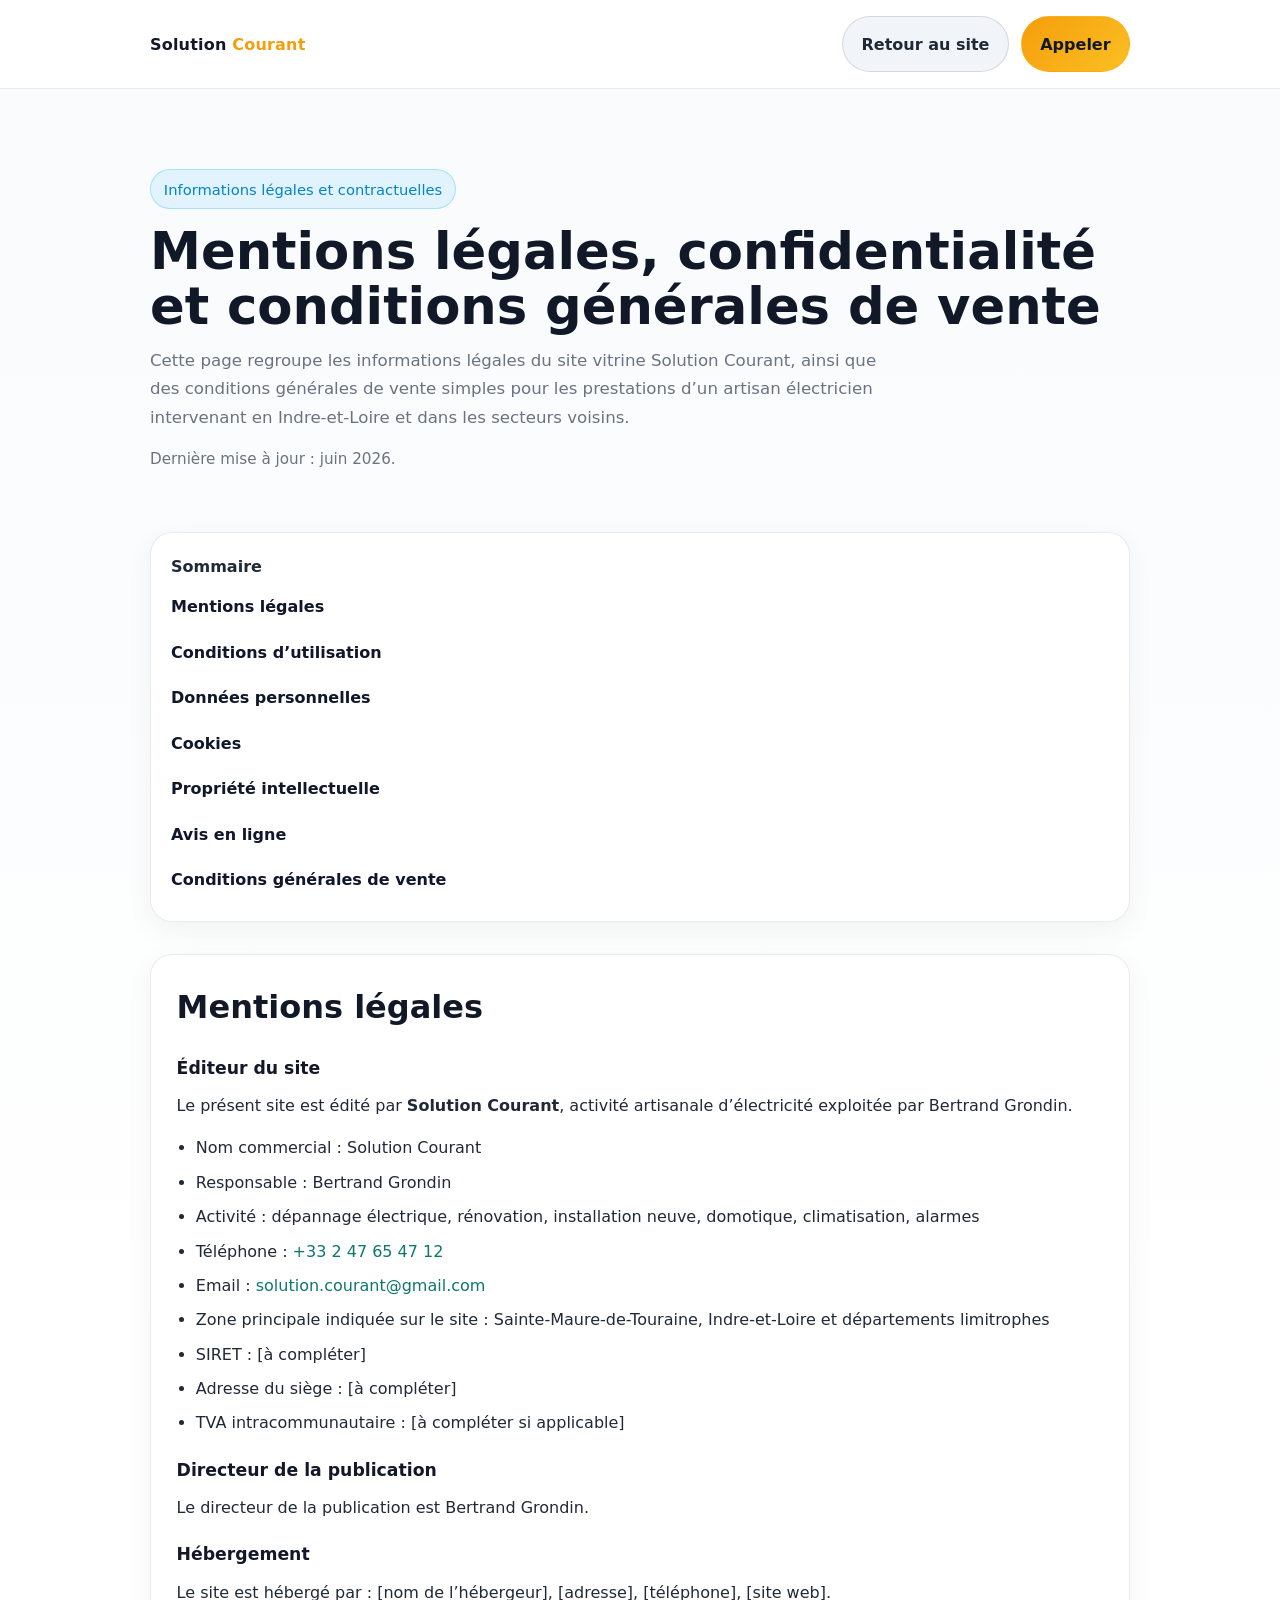
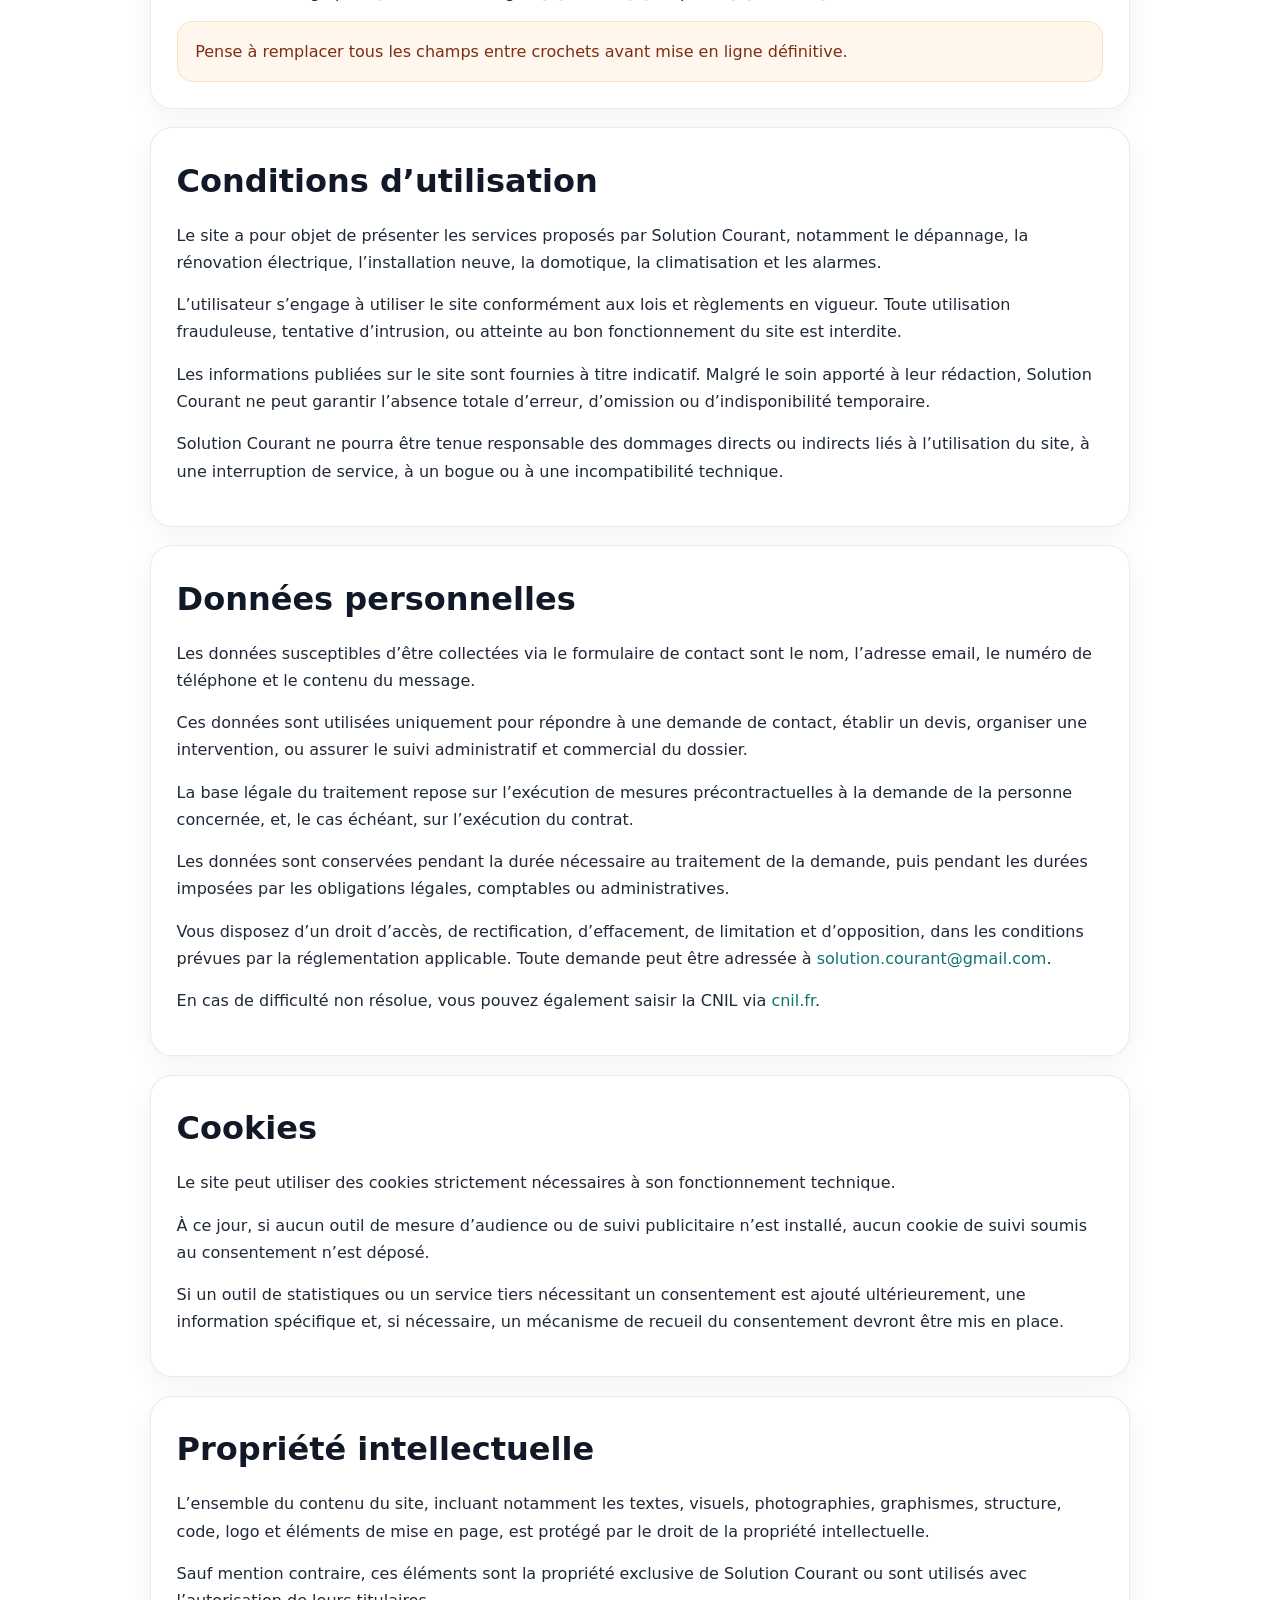
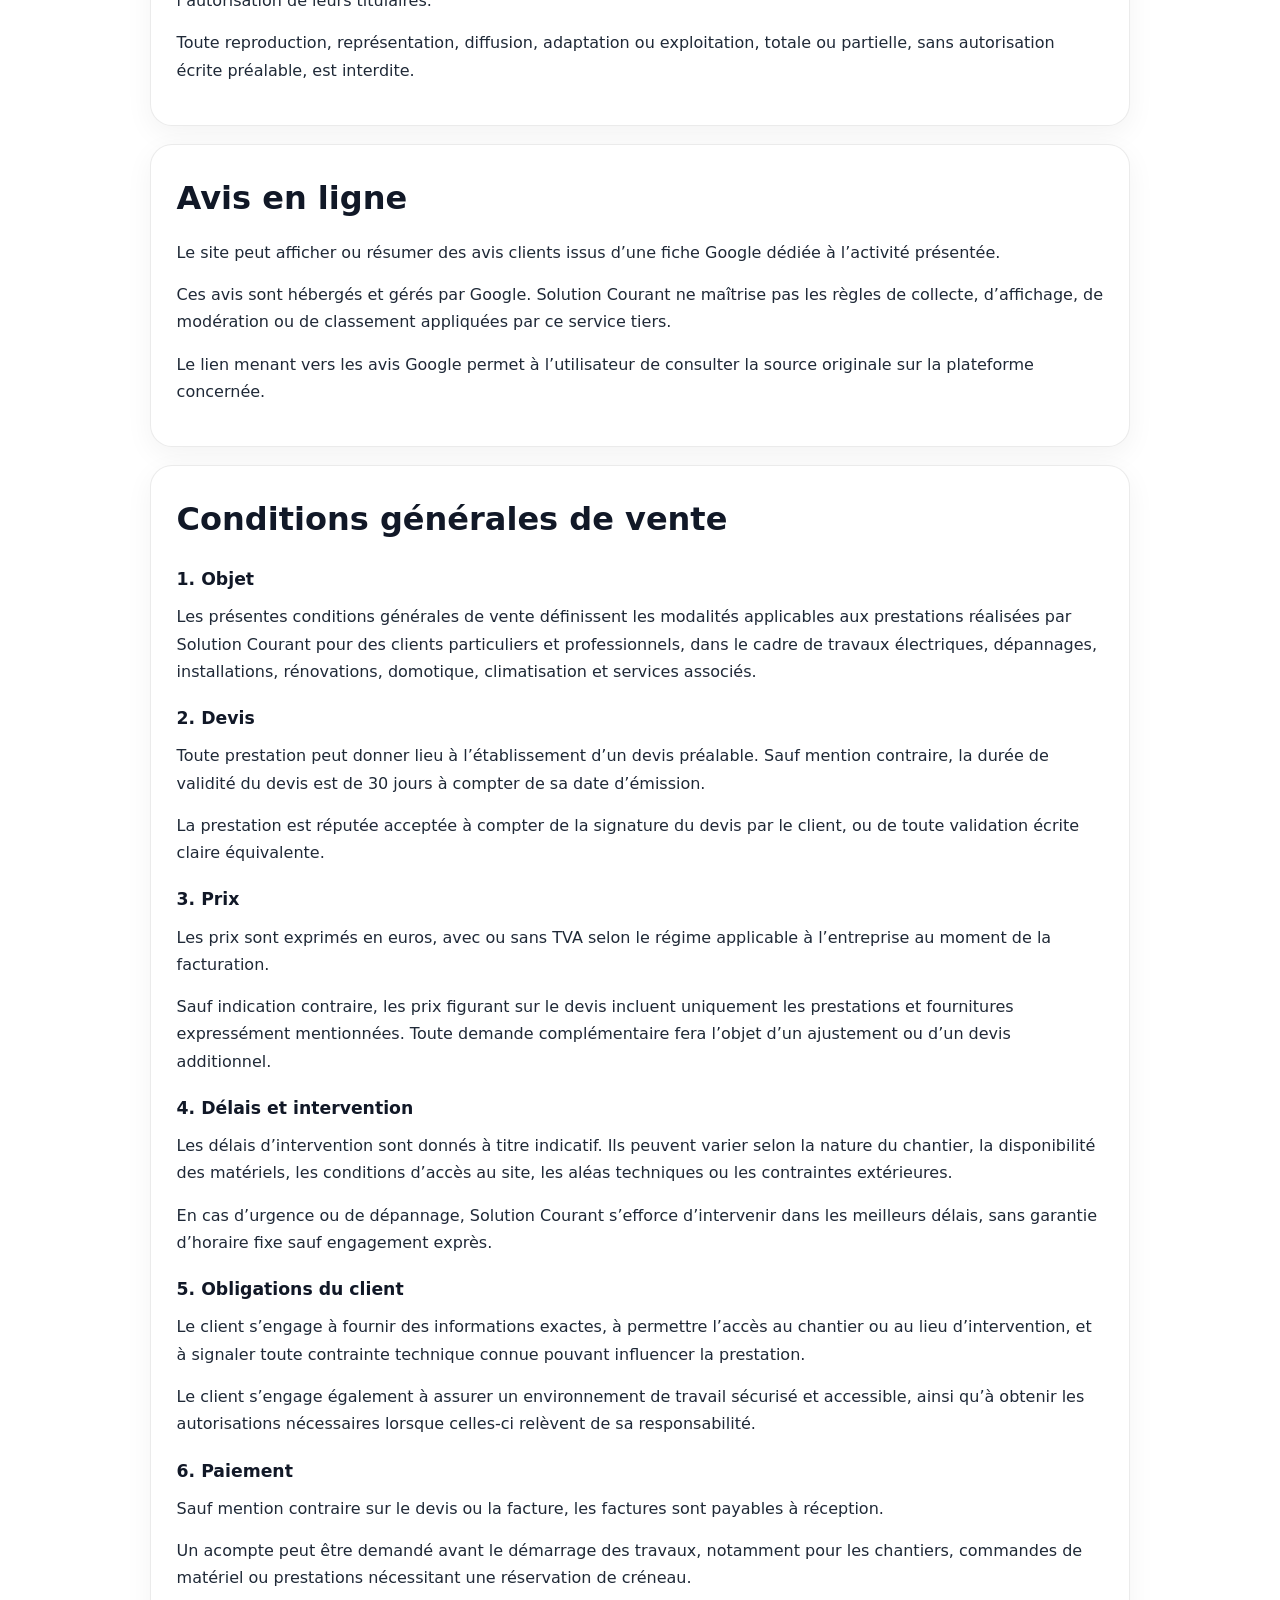
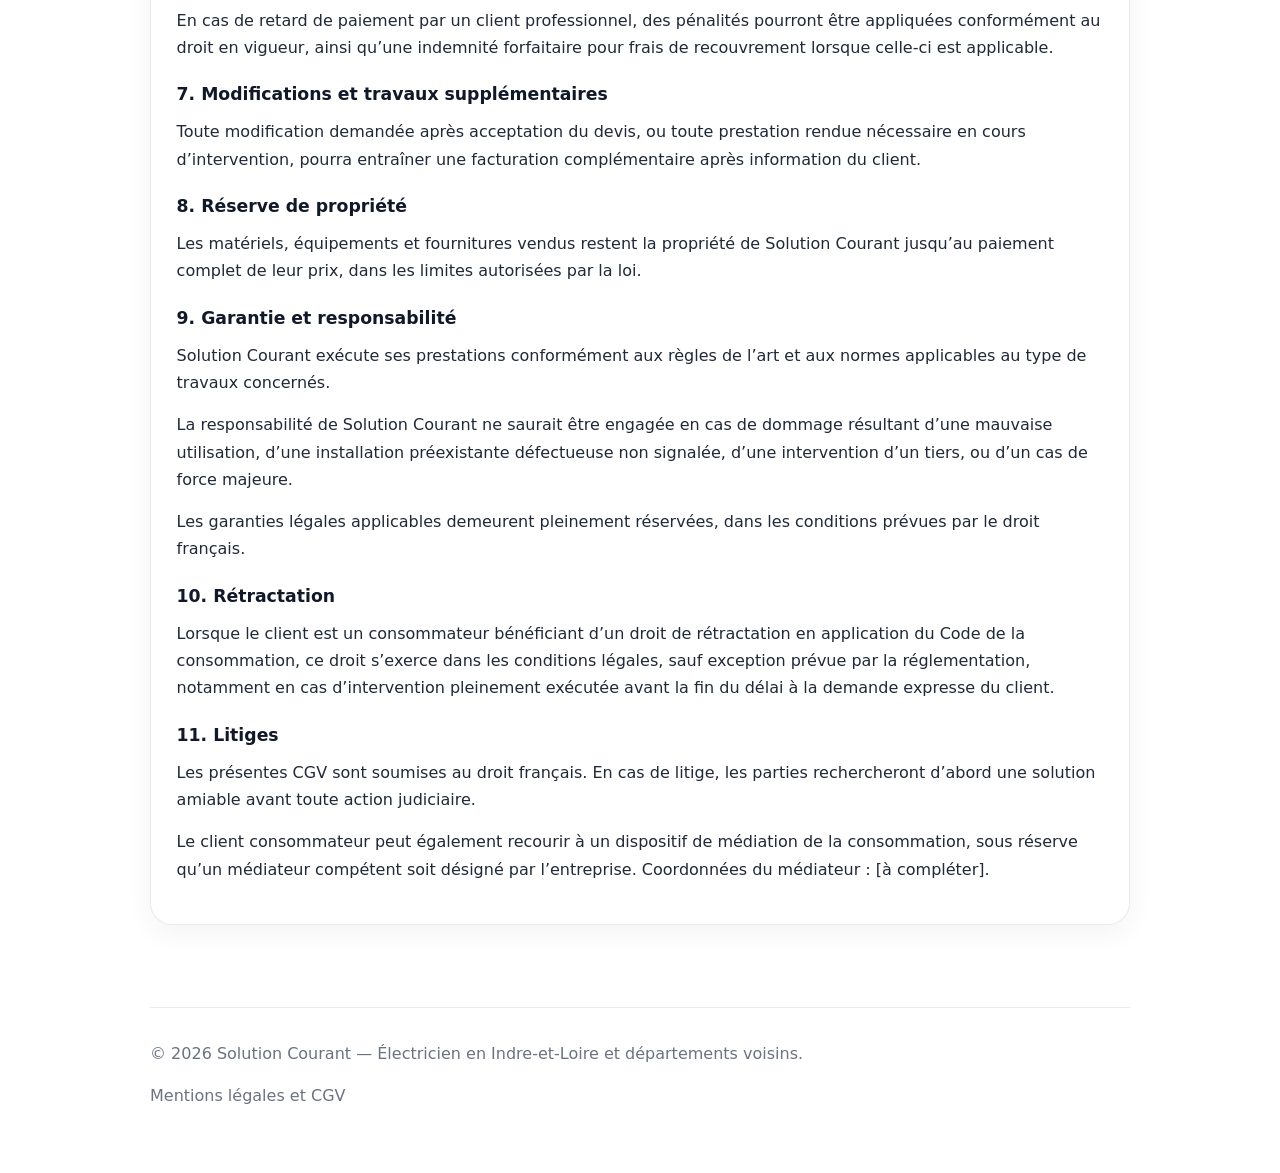
==== mentions-legales.html @ 5ae2cdcd "main site ok" ====
<!doctype html>
<html lang="fr">

<head>
    <meta charset="utf-8">
    <meta name="viewport" content="width=device-width, initial-scale=1">
    <title>Mentions légales et CGV | Solution Courant</title>
    <meta name="description"
        content="Mentions légales, politique de confidentialité, gestion des cookies et conditions générales de vente de Solution Courant.">
    <style>
        :root {
            --bg: #ffffff;
            --surface: #f8fafc;
            --card: #ffffff;
            --text: #1f2937;
            --muted: #6b7280;
            --brand: #f59e0b;
            --brand2: #38bdf8;
            --line: rgba(0, 0, 0, .08);
            --max: 980px;
        }

        * {
            box-sizing: border-box;
        }

        html {
            scroll-behavior: smooth;
        }

        body {
            margin: 0;
            font-family: Inter, system-ui, sans-serif;
            background: linear-gradient(180deg, #f8fafc, #ffffff 22%);
            color: var(--text);
            line-height: 1.7;
        }

        a {
            color: #0f766e;
            text-decoration: none;
        }

        a:hover {
            text-decoration: underline;
        }

        .container {
            width: min(var(--max), calc(100% - 2rem));
            margin: auto;
        }

        header {
            position: sticky;
            top: 0;
            z-index: 40;
            background: rgba(255, 255, 255, .94);
            backdrop-filter: blur(12px);
            border-bottom: 1px solid var(--line);
        }

        .nav {
            display: flex;
            align-items: center;
            justify-content: space-between;
            gap: 1rem;
            padding: 1rem 0;
        }

        .logo {
            font-weight: 800;
            letter-spacing: .2px;
            color: #111827;
        }

        .logo span {
            color: var(--brand);
        }

        .top-links {
            display: flex;
            align-items: center;
            gap: .75rem;
            flex-wrap: wrap;
        }

        .btn {
            display: inline-flex;
            align-items: center;
            justify-content: center;
            gap: .5rem;
            padding: .85rem 1.15rem;
            border-radius: 999px;
            font-weight: 700;
            border: 1px solid transparent;
            cursor: pointer;
        }

        .btn-primary {
            background: linear-gradient(135deg, var(--brand), #fbbf24);
            color: #111827;
        }

        .btn-secondary {
            background: #f1f5f9;
            border-color: rgba(0, 0, 0, .12);
            color: var(--text);
        }

        main {
            padding: 3rem 0 4rem;
        }

        .hero {
            padding: 2rem 0 1rem;
        }

        .badge {
            display: inline-flex;
            padding: .4rem .8rem;
            border: 1px solid rgba(56, 189, 248, .35);
            border-radius: 999px;
            color: #0284c7;
            background: rgba(56, 189, 248, .12);
            font-size: .92rem;
        }

        h1 {
            margin: .9rem 0 .8rem;
            line-height: 1.08;
            font-size: clamp(2rem, 4vw, 3.4rem);
            color: #111827;
        }

        .lead {
            color: var(--muted);
            max-width: 70ch;
            font-size: 1.04rem;
        }

        .toc,
        .card {
            background: var(--card);
            border: 1px solid var(--line);
            border-radius: 22px;
            box-shadow: 0 8px 28px rgba(0, 0, 0, .05);
        }

        .toc {
            padding: 1.25rem;
            margin: 1.75rem 0 2rem;
        }

        .toc ul {
            list-style: none;
            padding: 0;
            margin: .8rem 0 0;
            display: grid;
            gap: .7rem;
        }

        .toc a {
            color: #0f172a;
            font-weight: 600;
        }

        .section {
            padding: 1.6rem;
            margin-bottom: 1.15rem;
        }

        h2 {
            margin: 0 0 .85rem;
            font-size: clamp(1.45rem, 2.8vw, 2rem);
            color: #111827;
        }

        h3 {
            margin: 1.2rem 0 .55rem;
            font-size: 1.08rem;
            color: #111827;
        }

        p {
            margin: 0 0 .95rem;
        }

        ul {
            margin: 0 0 1rem;
            padding-left: 1.2rem;
        }

        li {
            margin-bottom: .45rem;
        }

        .meta {
            color: var(--muted);
            font-size: .95rem;
        }

        .note {
            padding: 1rem 1.1rem;
            border-radius: 16px;
            background: #fff7ed;
            border: 1px solid rgba(245, 158, 11, .22);
            color: #7c2d12;
        }

        footer {
            padding: 2rem 0 3rem;
            color: var(--muted);
            border-top: 1px solid var(--line);
        }

        @media (max-width: 720px) {
            .nav {
                align-items: flex-start;
                flex-direction: column;
            }

            .top-links {
                width: 100%;
            }

            .top-links .btn {
                width: 100%;
            }

            main {
                padding-top: 2rem;
            }
        }
    </style>
</head>

<body>
    <header>
        <div class="container nav">
            <a class="logo" href="./index.html">Solution <span>Courant</span></a>
            <div class="top-links">
                <a class="btn btn-secondary" href="./index.html">Retour au site</a>
                <a class="btn btn-primary" href="tel:+33247654712">Appeler</a>
            </div>
        </div>
    </header>

    <main class="container">
        <section class="hero">
            <span class="badge">Informations légales et contractuelles</span>
            <h1>Mentions légales, confidentialité et conditions générales de vente</h1>
            <p class="lead">Cette page regroupe les informations légales du site vitrine Solution Courant, ainsi que des
                conditions générales de vente simples pour les prestations d’un artisan électricien intervenant en
                Indre-et-Loire et dans les secteurs voisins.</p>
            <p class="meta">Dernière mise à jour : juin 2026.</p>
        </section>

        <nav class="toc" aria-label="Sommaire">
            <strong>Sommaire</strong>
            <ul>
                <li><a href="#mentions">Mentions légales</a></li>
                <li><a href="#cgu">Conditions d’utilisation</a></li>
                <li><a href="#rgpd">Données personnelles</a></li>
                <li><a href="#cookies">Cookies</a></li>
                <li><a href="#propriete">Propriété intellectuelle</a></li>
                <li><a href="#avis">Avis en ligne</a></li>
                <li><a href="#cgv">Conditions générales de vente</a></li>
            </ul>
        </nav>

        <section id="mentions" class="card section">
            <h2>Mentions légales</h2>
            <h3>Éditeur du site</h3>
            <p>Le présent site est édité par <strong>Solution Courant</strong>, activité artisanale d’électricité
                exploitée par Bertrand Grondin.</p>
            <ul>
                <li>Nom commercial : Solution Courant</li>
                <li>Responsable : Bertrand Grondin</li>
                <li>Activité : dépannage électrique, rénovation, installation neuve, domotique, climatisation, alarmes
                </li>
                <li>Téléphone : <a href="tel:+33247654712">+33 2 47 65 47 12</a></li>
                <li>Email : <a href="mailto:solution.courant@gmail.com">solution.courant@gmail.com</a></li>
                <li>Zone principale indiquée sur le site : Sainte-Maure-de-Touraine, Indre-et-Loire et départements
                    limitrophes</li>
                <li>SIRET : [à compléter]</li>
                <li>Adresse du siège : [à compléter]</li>
                <li>TVA intracommunautaire : [à compléter si applicable]</li>
            </ul>
            <h3>Directeur de la publication</h3>
            <p>Le directeur de la publication est Bertrand Grondin.</p>
            <h3>Hébergement</h3>
            <p>Le site est hébergé par : [nom de l’hébergeur], [adresse], [téléphone], [site web].</p>
            <div class="note">Pense à remplacer tous les champs entre crochets avant mise en ligne définitive.</div>
        </section>

        <section id="cgu" class="card section">
            <h2>Conditions d’utilisation</h2>
            <p>Le site a pour objet de présenter les services proposés par Solution Courant, notamment le dépannage, la
                rénovation électrique, l’installation neuve, la domotique, la climatisation et les alarmes.</p>
            <p>L’utilisateur s’engage à utiliser le site conformément aux lois et règlements en vigueur. Toute
                utilisation frauduleuse, tentative d’intrusion, ou atteinte au bon fonctionnement du site est interdite.
            </p>
            <p>Les informations publiées sur le site sont fournies à titre indicatif. Malgré le soin apporté à leur
                rédaction, Solution Courant ne peut garantir l’absence totale d’erreur, d’omission ou d’indisponibilité
                temporaire.</p>
            <p>Solution Courant ne pourra être tenue responsable des dommages directs ou indirects liés à l’utilisation
                du site, à une interruption de service, à un bogue ou à une incompatibilité technique.</p>
        </section>

        <section id="rgpd" class="card section">
            <h2>Données personnelles</h2>
            <p>Les données susceptibles d’être collectées via le formulaire de contact sont le nom, l’adresse email, le
                numéro de téléphone et le contenu du message.</p>
            <p>Ces données sont utilisées uniquement pour répondre à une demande de contact, établir un devis, organiser
                une intervention, ou assurer le suivi administratif et commercial du dossier.</p>
            <p>La base légale du traitement repose sur l’exécution de mesures précontractuelles à la demande de la
                personne concernée, et, le cas échéant, sur l’exécution du contrat.</p>
            <p>Les données sont conservées pendant la durée nécessaire au traitement de la demande, puis pendant les
                durées imposées par les obligations légales, comptables ou administratives.</p>
            <p>Vous disposez d’un droit d’accès, de rectification, d’effacement, de limitation et d’opposition, dans les
                conditions prévues par la réglementation applicable. Toute demande peut être adressée à <a
                    href="mailto:solution.courant@gmail.com">solution.courant@gmail.com</a>.</p>
            <p>En cas de difficulté non résolue, vous pouvez également saisir la CNIL via <a href="https://www.cnil.fr"
                    target="_blank" rel="noopener noreferrer">cnil.fr</a>.</p>
        </section>

        <section id="cookies" class="card section">
            <h2>Cookies</h2>
            <p>Le site peut utiliser des cookies strictement nécessaires à son fonctionnement technique.</p>
            <p>À ce jour, si aucun outil de mesure d’audience ou de suivi publicitaire n’est installé, aucun cookie de
                suivi soumis au consentement n’est déposé.</p>
            <p>Si un outil de statistiques ou un service tiers nécessitant un consentement est ajouté ultérieurement,
                une information spécifique et, si nécessaire, un mécanisme de recueil du consentement devront être mis
                en place.</p>
        </section>

        <section id="propriete" class="card section">
            <h2>Propriété intellectuelle</h2>
            <p>L’ensemble du contenu du site, incluant notamment les textes, visuels, photographies, graphismes,
                structure, code, logo et éléments de mise en page, est protégé par le droit de la propriété
                intellectuelle.</p>
            <p>Sauf mention contraire, ces éléments sont la propriété exclusive de Solution Courant ou sont utilisés
                avec l’autorisation de leurs titulaires.</p>
            <p>Toute reproduction, représentation, diffusion, adaptation ou exploitation, totale ou partielle, sans
                autorisation écrite préalable, est interdite.</p>
        </section>

        <section id="avis" class="card section">
            <h2>Avis en ligne</h2>
            <p>Le site peut afficher ou résumer des avis clients issus d’une fiche Google dédiée à l’activité présentée.
            </p>
            <p>Ces avis sont hébergés et gérés par Google. Solution Courant ne maîtrise pas les règles de collecte,
                d’affichage, de modération ou de classement appliquées par ce service tiers.</p>
            <p>Le lien menant vers les avis Google permet à l’utilisateur de consulter la source originale sur la
                plateforme concernée.</p>
        </section>

        <section id="cgv" class="card section">
            <h2>Conditions générales de vente</h2>
            <h3>1. Objet</h3>
            <p>Les présentes conditions générales de vente définissent les modalités applicables aux prestations
                réalisées par Solution Courant pour des clients particuliers et professionnels, dans le cadre de travaux
                électriques, dépannages, installations, rénovations, domotique, climatisation et services associés.</p>

            <h3>2. Devis</h3>
            <p>Toute prestation peut donner lieu à l’établissement d’un devis préalable. Sauf mention contraire, la
                durée de validité du devis est de 30 jours à compter de sa date d’émission.</p>
            <p>La prestation est réputée acceptée à compter de la signature du devis par le client, ou de toute
                validation écrite claire équivalente.</p>

            <h3>3. Prix</h3>
            <p>Les prix sont exprimés en euros, avec ou sans TVA selon le régime applicable à l’entreprise au moment de
                la facturation.</p>
            <p>Sauf indication contraire, les prix figurant sur le devis incluent uniquement les prestations et
                fournitures expressément mentionnées. Toute demande complémentaire fera l’objet d’un ajustement ou d’un
                devis additionnel.</p>

            <h3>4. Délais et intervention</h3>
            <p>Les délais d’intervention sont donnés à titre indicatif. Ils peuvent varier selon la nature du chantier,
                la disponibilité des matériels, les conditions d’accès au site, les aléas techniques ou les contraintes
                extérieures.</p>
            <p>En cas d’urgence ou de dépannage, Solution Courant s’efforce d’intervenir dans les meilleurs délais, sans
                garantie d’horaire fixe sauf engagement exprès.</p>

            <h3>5. Obligations du client</h3>
            <p>Le client s’engage à fournir des informations exactes, à permettre l’accès au chantier ou au lieu
                d’intervention, et à signaler toute contrainte technique connue pouvant influencer la prestation.</p>
            <p>Le client s’engage également à assurer un environnement de travail sécurisé et accessible, ainsi qu’à
                obtenir les autorisations nécessaires lorsque celles-ci relèvent de sa responsabilité.</p>

            <h3>6. Paiement</h3>
            <p>Sauf mention contraire sur le devis ou la facture, les factures sont payables à réception.</p>
            <p>Un acompte peut être demandé avant le démarrage des travaux, notamment pour les chantiers, commandes de
                matériel ou prestations nécessitant une réservation de créneau.</p>
            <p>En cas de retard de paiement par un client professionnel, des pénalités pourront être appliquées
                conformément au droit en vigueur, ainsi qu’une indemnité forfaitaire pour frais de recouvrement lorsque
                celle-ci est applicable.</p>

            <h3>7. Modifications et travaux supplémentaires</h3>
            <p>Toute modification demandée après acceptation du devis, ou toute prestation rendue nécessaire en cours
                d’intervention, pourra entraîner une facturation complémentaire après information du client.</p>

            <h3>8. Réserve de propriété</h3>
            <p>Les matériels, équipements et fournitures vendus restent la propriété de Solution Courant jusqu’au
                paiement complet de leur prix, dans les limites autorisées par la loi.</p>

            <h3>9. Garantie et responsabilité</h3>
            <p>Solution Courant exécute ses prestations conformément aux règles de l’art et aux normes applicables au
                type de travaux concernés.</p>
            <p>La responsabilité de Solution Courant ne saurait être engagée en cas de dommage résultant d’une mauvaise
                utilisation, d’une installation préexistante défectueuse non signalée, d’une intervention d’un tiers, ou
                d’un cas de force majeure.</p>
            <p>Les garanties légales applicables demeurent pleinement réservées, dans les conditions prévues par le
                droit français.</p>

            <h3>10. Rétractation</h3>
            <p>Lorsque le client est un consommateur bénéficiant d’un droit de rétractation en application du Code de la
                consommation, ce droit s’exerce dans les conditions légales, sauf exception prévue par la
                réglementation, notamment en cas d’intervention pleinement exécutée avant la fin du délai à la demande
                expresse du client.</p>

            <h3>11. Litiges</h3>
            <p>Les présentes CGV sont soumises au droit français. En cas de litige, les parties rechercheront d’abord
                une solution amiable avant toute action judiciaire.</p>
            <p>Le client consommateur peut également recourir à un dispositif de médiation de la consommation, sous
                réserve qu’un médiateur compétent soit désigné par l’entreprise. Coordonnées du médiateur : [à
                compléter].</p>
        </section>
    </main>

    <footer class="container">
        <p>© 2026 Solution Courant — Électricien en Indre-et-Loire et départements voisins.</p>
        <p>
            <a href="./mentions-legales.html" class="small" style="color:#6b7280;">
                Mentions légales et CGV
            </a>
        </p>
    </footer>
</body>

</html>
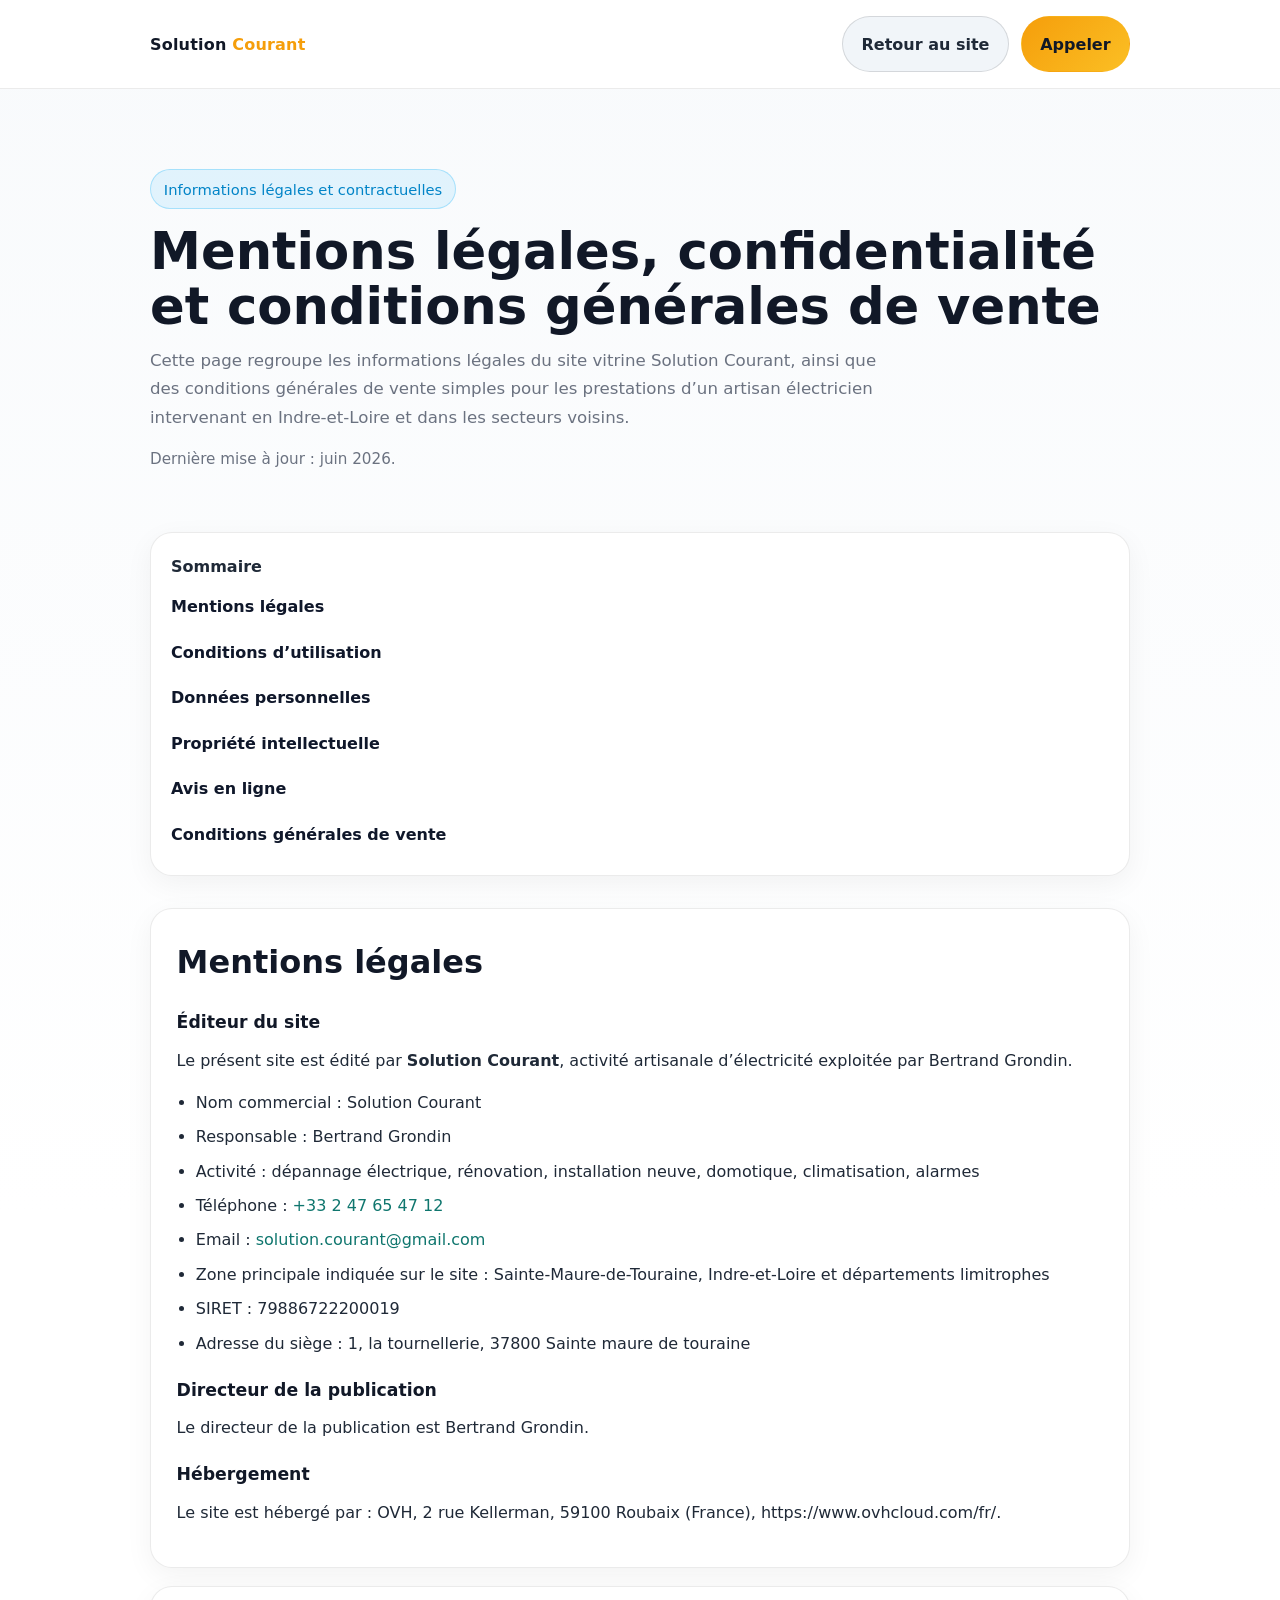
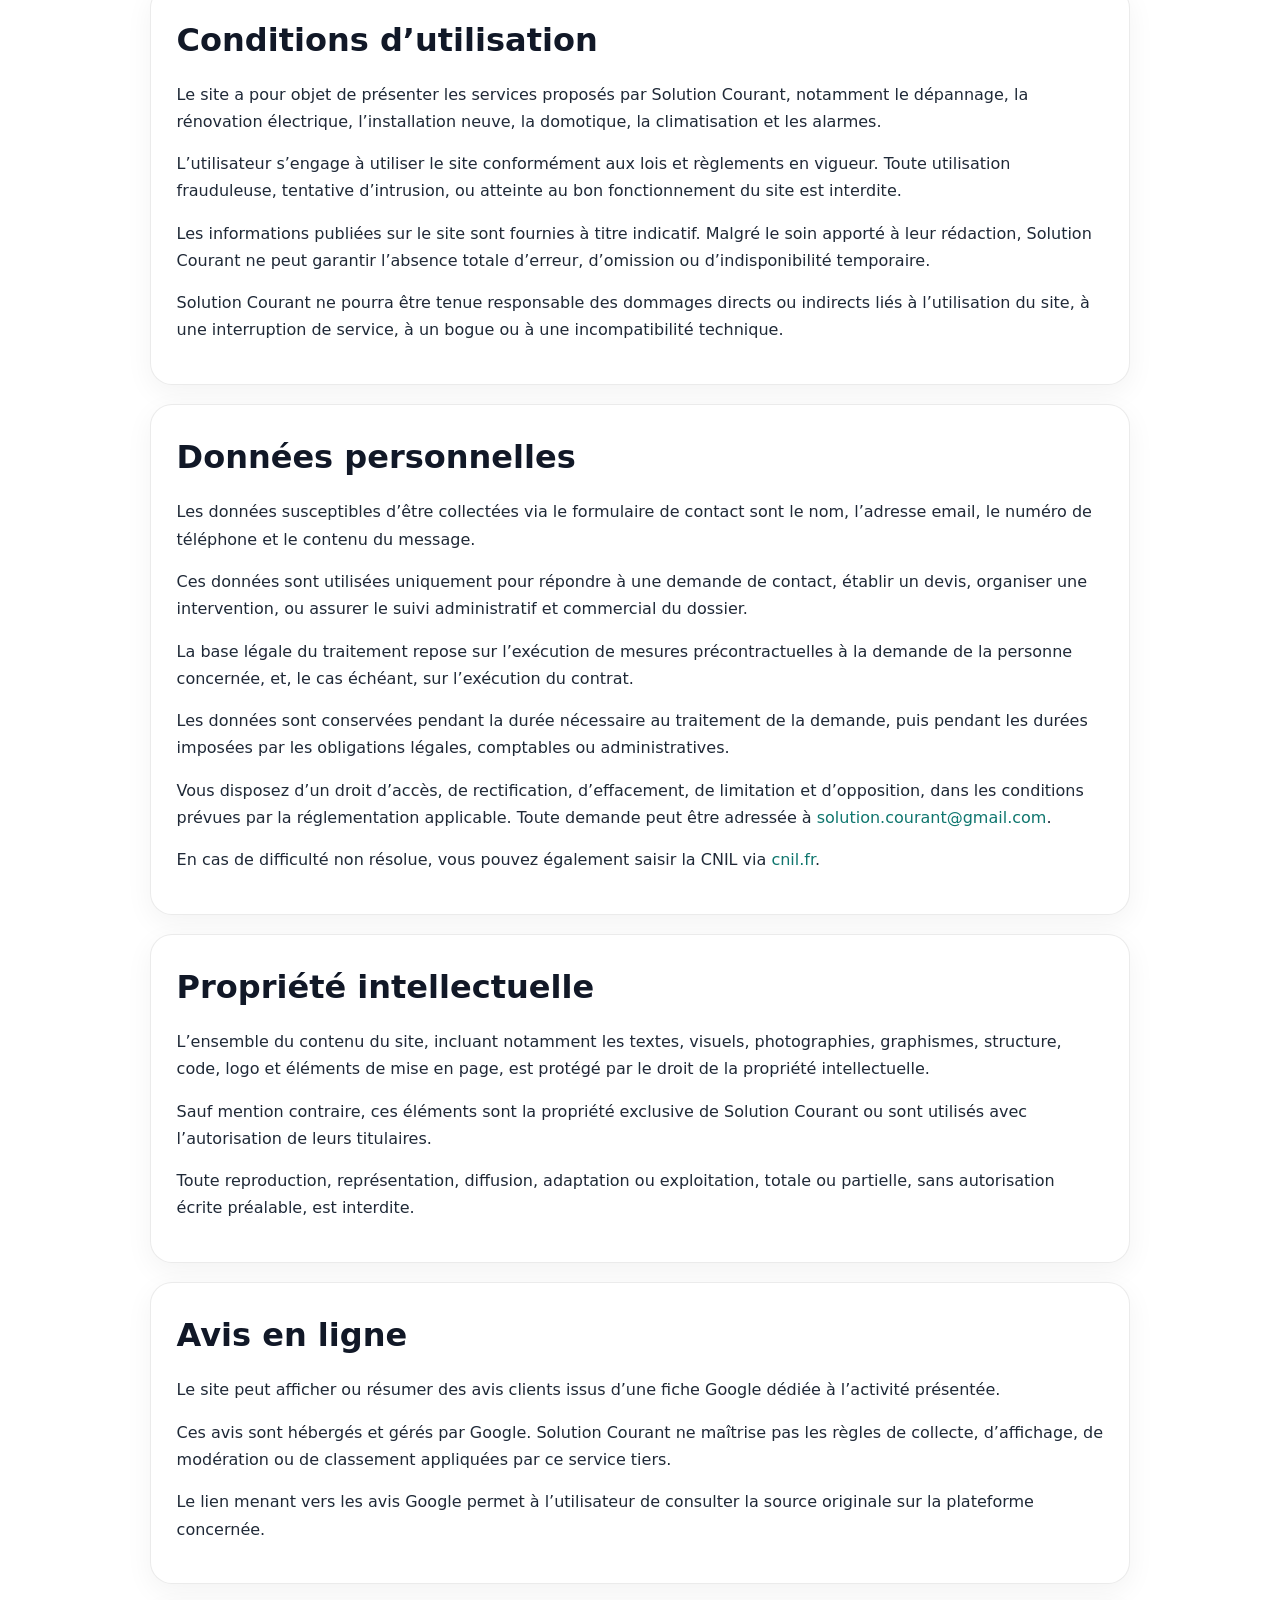
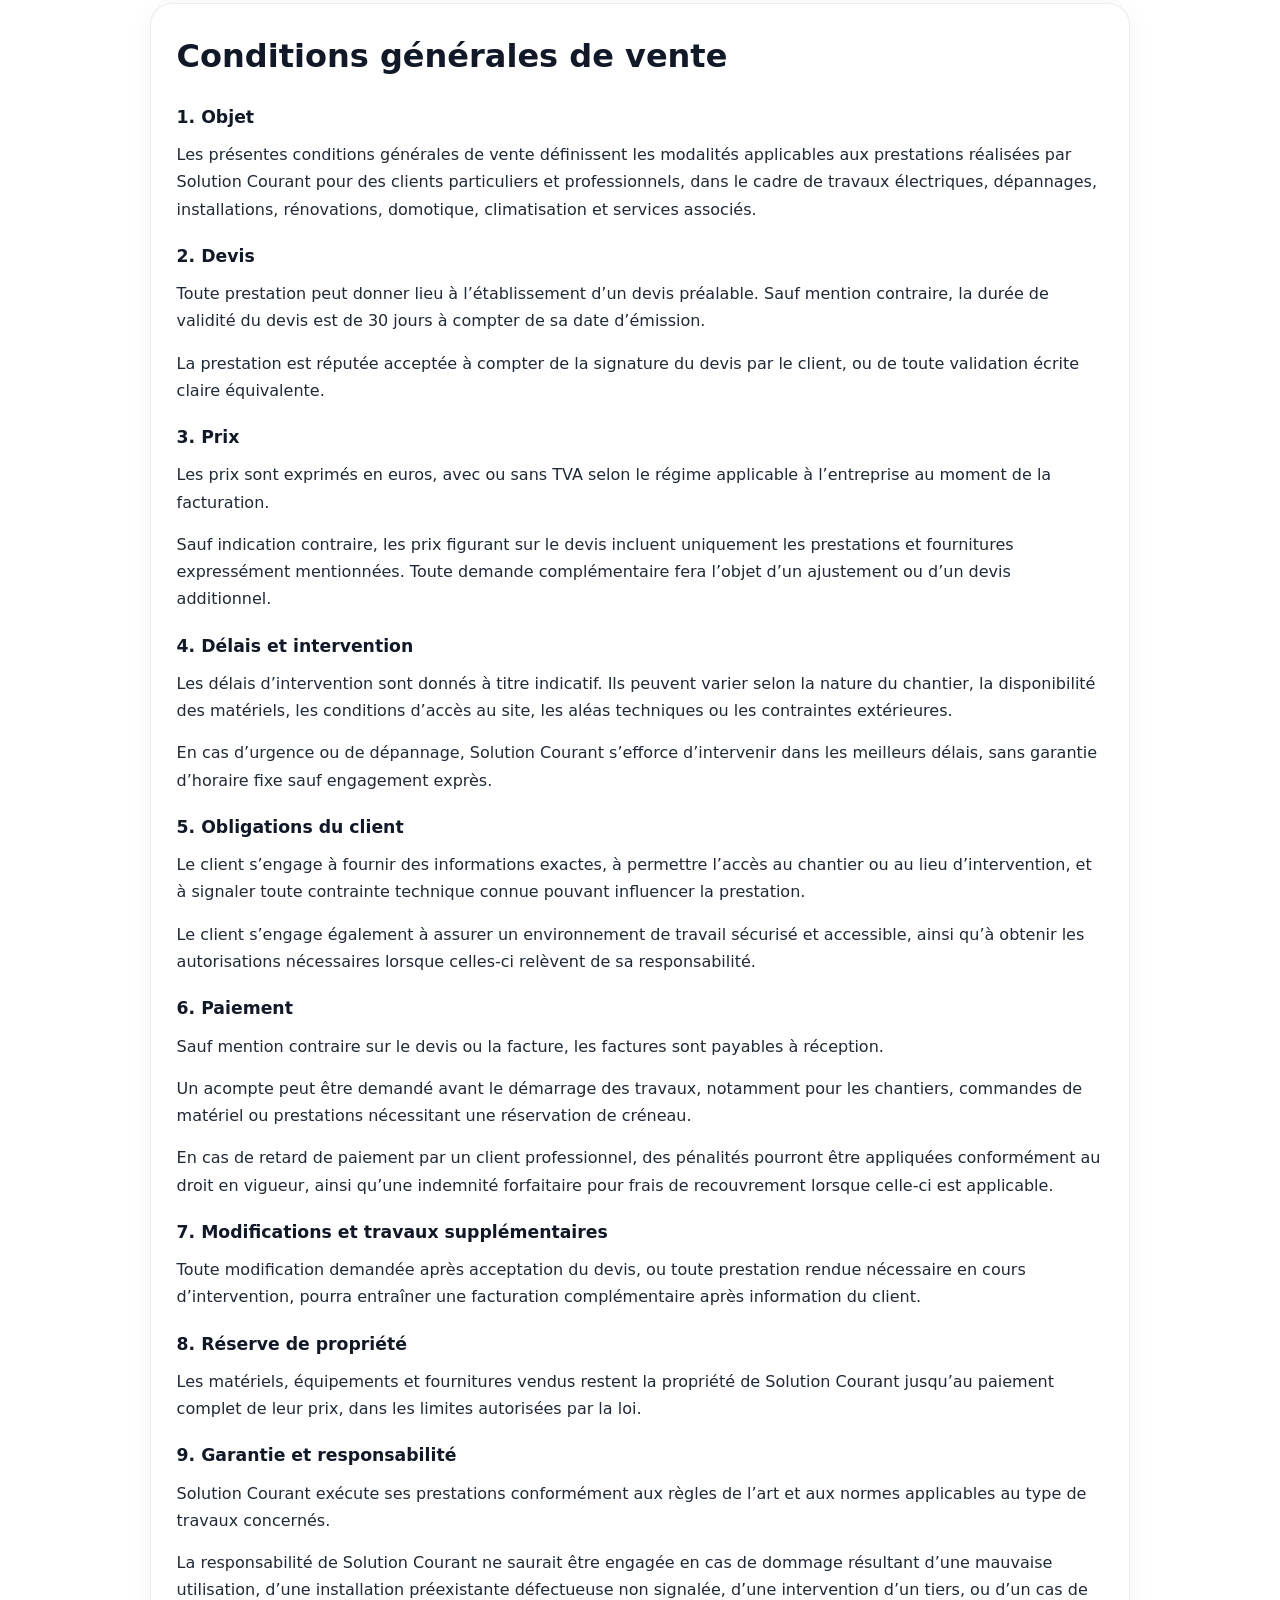
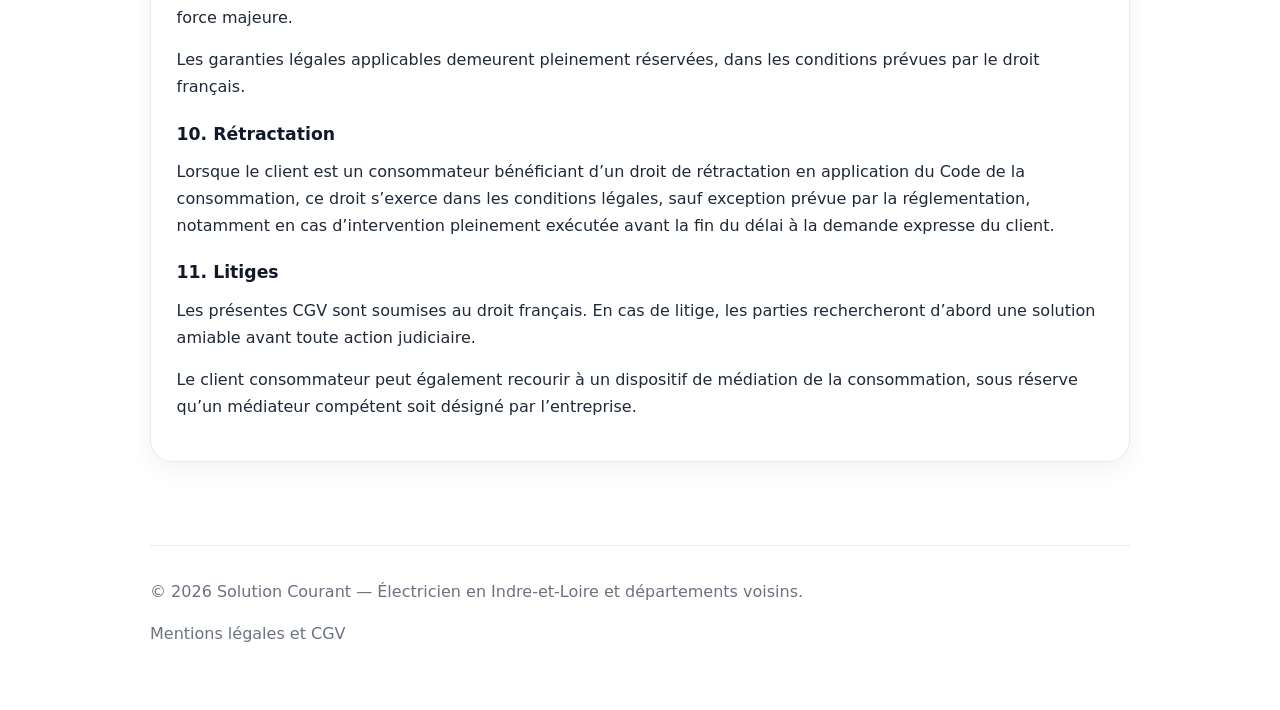
==== commit 938687c6: "fin de tache" ====
--- a/mentions-legales.html
+++ b/mentions-legales.html
@@ -261,7 +261,6 @@
                 <li><a href="#mentions">Mentions légales</a></li>
                 <li><a href="#cgu">Conditions d’utilisation</a></li>
                 <li><a href="#rgpd">Données personnelles</a></li>
-                <li><a href="#cookies">Cookies</a></li>
                 <li><a href="#propriete">Propriété intellectuelle</a></li>
                 <li><a href="#avis">Avis en ligne</a></li>
                 <li><a href="#cgv">Conditions générales de vente</a></li>
@@ -282,15 +281,13 @@
                 <li>Email : <a href="mailto:solution.courant@gmail.com">solution.courant@gmail.com</a></li>
                 <li>Zone principale indiquée sur le site : Sainte-Maure-de-Touraine, Indre-et-Loire et départements
                     limitrophes</li>
-                <li>SIRET : [à compléter]</li>
-                <li>Adresse du siège : [à compléter]</li>
-                <li>TVA intracommunautaire : [à compléter si applicable]</li>
+                <li>SIRET : 79886722200019</li>
+                <li>Adresse du siège : 1, la tournellerie, 37800 Sainte maure de touraine</li>
             </ul>
             <h3>Directeur de la publication</h3>
             <p>Le directeur de la publication est Bertrand Grondin.</p>
             <h3>Hébergement</h3>
-            <p>Le site est hébergé par : [nom de l’hébergeur], [adresse], [téléphone], [site web].</p>
-            <div class="note">Pense à remplacer tous les champs entre crochets avant mise en ligne définitive.</div>
+            <p>Le site est hébergé par : OVH,  2 rue Kellerman, 59100 Roubaix (France), https://www.ovhcloud.com/fr/.</p>
         </section>
 
         <section id="cgu" class="card section">
@@ -324,16 +321,6 @@
                     target="_blank" rel="noopener noreferrer">cnil.fr</a>.</p>
         </section>
 
-        <section id="cookies" class="card section">
-            <h2>Cookies</h2>
-            <p>Le site peut utiliser des cookies strictement nécessaires à son fonctionnement technique.</p>
-            <p>À ce jour, si aucun outil de mesure d’audience ou de suivi publicitaire n’est installé, aucun cookie de
-                suivi soumis au consentement n’est déposé.</p>
-            <p>Si un outil de statistiques ou un service tiers nécessitant un consentement est ajouté ultérieurement,
-                une information spécifique et, si nécessaire, un mécanisme de recueil du consentement devront être mis
-                en place.</p>
-        </section>
-
         <section id="propriete" class="card section">
             <h2>Propriété intellectuelle</h2>
             <p>L’ensemble du contenu du site, incluant notamment les textes, visuels, photographies, graphismes,
@@ -423,8 +410,7 @@
             <p>Les présentes CGV sont soumises au droit français. En cas de litige, les parties rechercheront d’abord
                 une solution amiable avant toute action judiciaire.</p>
             <p>Le client consommateur peut également recourir à un dispositif de médiation de la consommation, sous
-                réserve qu’un médiateur compétent soit désigné par l’entreprise. Coordonnées du médiateur : [à
-                compléter].</p>
+                réserve qu’un médiateur compétent soit désigné par l’entreprise. </p>
         </section>
     </main>
 
